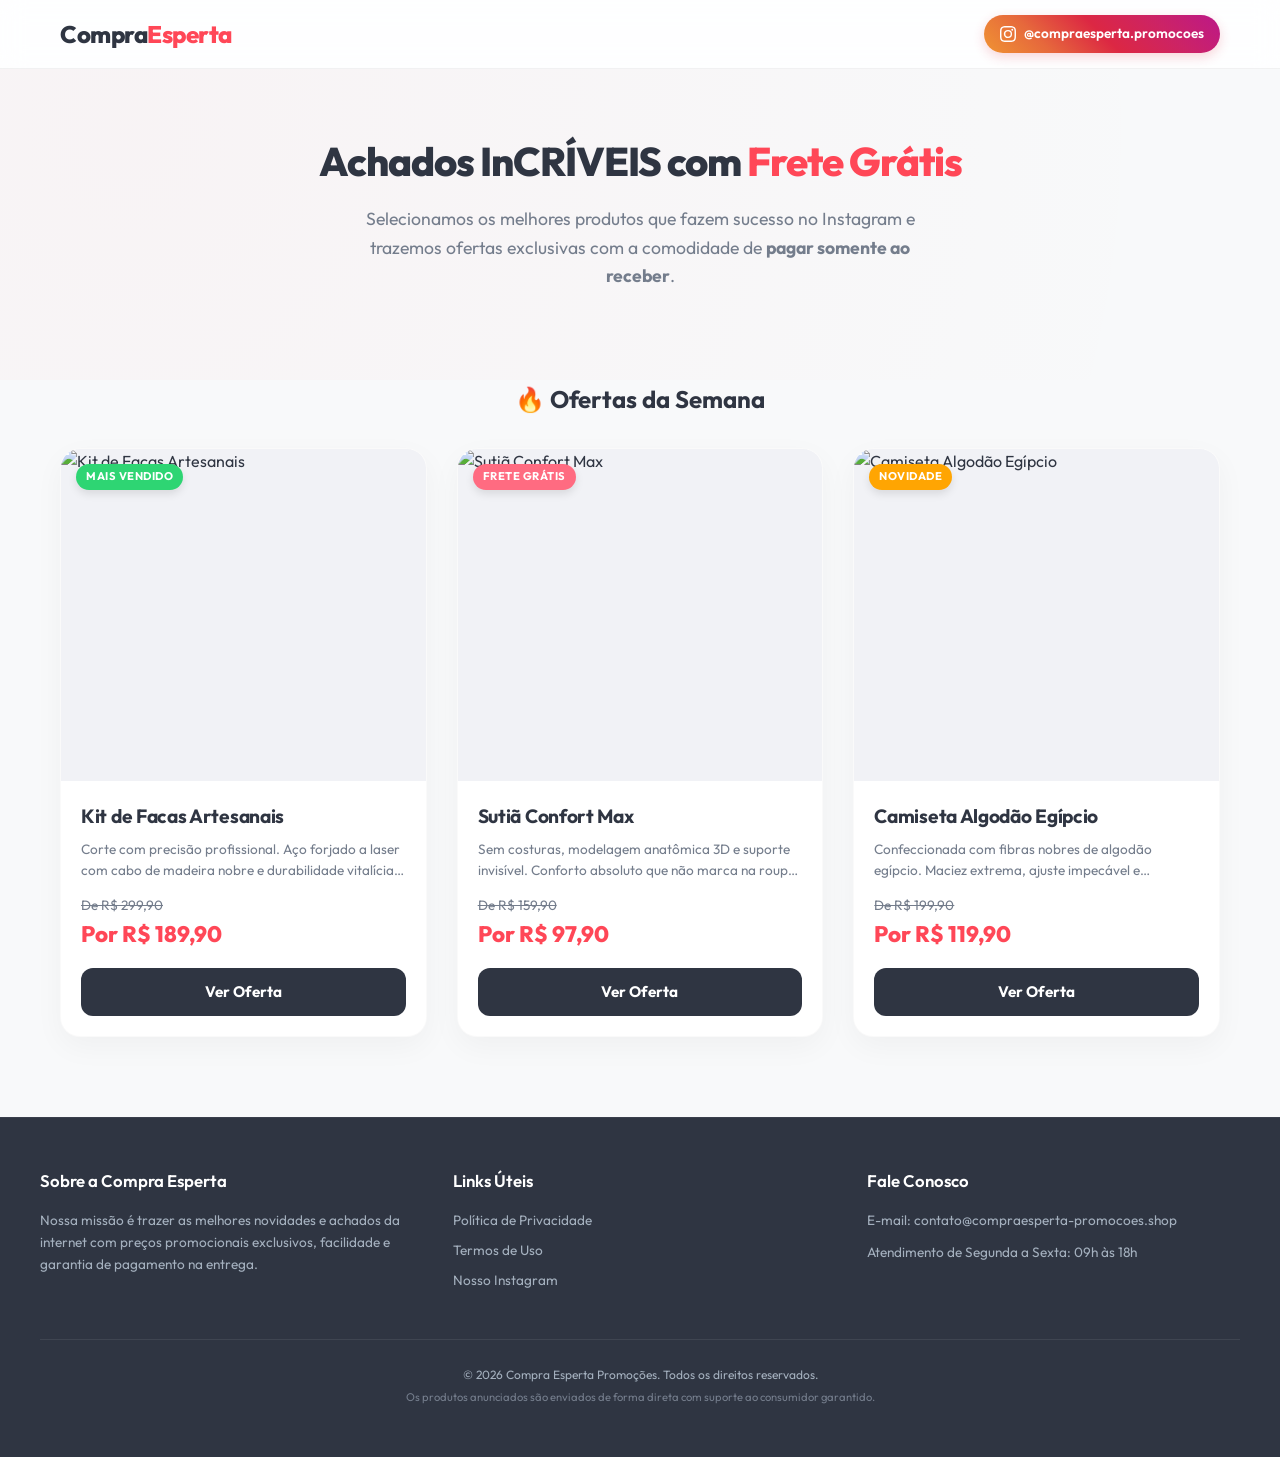
==== index.html @ 55973e6e "first commit" ====
<!DOCTYPE html>
<html lang="pt-BR">
<head>
    <meta charset="UTF-8">
    <meta name="viewport" content="width=device-width, initial-scale=1.0">
    <title>Compra Esperta Promoções - As melhores ofertas da internet</title>
    
    <!-- Meta tags SEO obrigatórias para Google Ads / Orgânico -->
    <meta name="description" content="Explore ofertas imperdíveis de utilidades, moda e tecnologia no Compra Esperta. Frete grátis e pagamento seguro diretamente na entrega!">

    <!-- CSS do Catálogo -->
    <link rel="stylesheet" href="./assets/css/main.css">
</head>
<body>

    <!-- 1. Cabeçalho Glassmorphism -->
    <header class="main-header">
        <div class="header-container">
            <a href="/" class="brand">Compra<span>Esperta</span></a>
            <a href="https://instagram.com/compraesperta.promocoes" target="_blank" rel="noopener noreferrer" class="instagram-link">
                <!-- Ícone simples de Instagram (SVG inline) -->
                <svg width="16" height="16" fill="currentColor" viewBox="0 0 16 16" style="vertical-align: middle;">
                    <path d="M8 0C5.829 0 5.556.01 4.703.048 3.85.088 3.269.222 2.76.42a3.917 3.917 0 0 0-1.417.923A3.927 3.927 0 0 0 .42 2.76C.222 3.268.087 3.85.048 4.7.01 5.555 0 5.827 0 8.001c0 2.172.01 2.444.048 3.297.04.852.174 1.433.372 1.942.205.526.478.972.923 1.417.444.445.89.719 1.416.923.51.198 1.09.333 1.942.372C5.555 15.99 5.827 16 8 16s2.444-.01 3.298-.048c.851-.04 1.434-.174 1.943-.372a3.916 3.916 0 0 0 1.416-.923c.445-.445.718-.891.923-1.417.197-.509.332-1.09.372-1.942C15.99 10.445 16 10.173 16 8s-.01-2.445-.048-3.299c-.04-.851-.175-1.433-.372-1.941a3.926 3.926 0 0 0-.923-1.417A3.911 3.911 0 0 0 13.24.42c-.51-.198-1.092-.333-1.943-.372C10.443.01 10.172 0 7.998 0h.003zm-.717 1.442h.718c2.136 0 2.389.007 3.232.046.78.035 1.204.166 1.486.275.373.145.64.319.92.599.28.28.453.546.598.92.11.281.24.705.275 1.485.039.843.047 1.096.047 3.231s-.008 2.389-.047 3.232c-.035.78-.166 1.203-.275 1.485a2.47 2.47 0 0 1-.599.919c-.28.28-.546.453-.92.598-.28.11-.704.24-1.485.276-.843.038-1.096.047-3.232.047s-2.39-.009-3.233-.047c-.78-.036-1.203-.166-1.485-.276a2.478 2.478 0 0 1-.92-.598 2.48 2.48 0 0 1-.6-.92c-.109-.281-.24-.705-.275-1.485-.038-.843-.046-1.096-.046-3.233 0-2.136.008-2.388.046-3.231.036-.78.166-1.204.276-1.486.145-.373.319-.64.599-.92.28-.28.546-.453.92-.598.282-.11.705-.24 1.485-.276.738-.034 1.024-.044 2.515-.045v.002zm4.988 1.328a.96.96 0 1 0 0 1.92.96.96 0 0 0 0-1.92zm-4.27 1.122a4.109 4.109 0 1 0 0 8.217 4.109 4.109 0 0 0 0-8.217zm0 1.441a2.667 2.667 0 1 1 0 5.334 2.667 2.667 0 0 1 0-5.334z"/>
                </svg>
                @compraesperta.promocoes
            </a>
        </div>
    </header>

    <!-- 2. Hero Section / Boas Vindas -->
    <section class="hero">
        <h1 class="hero-title">Achados InCRÍVEIS com <span>Frete Grátis</span></h1>
        <p class="hero-subtitle">
            Selecionamos os melhores produtos que fazem sucesso no Instagram e trazemos ofertas exclusivas com a comodidade de <strong>pagar somente ao receber</strong>.
        </p>
    </section>

    <!-- 3. Vitrine de Ofertas Ativas -->
    <main class="vitrine-section">
        <h2 style="font-size: 1.5rem; margin-bottom: 30px; text-align: center; color: var(--secondary-color);">🔥 Ofertas da Semana</h2>
        
        <div class="grid-products">
            <!-- Card 1: Facas Artesanais -->
            <article class="product-card">
                <span class="card-badge">Mais Vendido</span>
                <div class="card-image-wrapper">
                    <img src="https://images.unsplash.com/photo-1593113630400-ea4288922497?w=600&auto=format&fit=crop" alt="Kit de Facas Artesanais" class="card-image" loading="lazy">
                </div>
                <div class="card-body">
                    <h3 class="card-title">Kit de Facas Artesanais</h3>
                    <p class="card-desc">Corte com precisão profissional. Aço forjado a laser com cabo de madeira nobre e durabilidade vitalícia para seu churrasco.</p>
                    <div class="card-price-row">
                        <div class="card-price-old">De R$ 299,90</div>
                        <div class="card-price-new">Por R$ 189,90</div>
                    </div>
                    <a href="/facas" class="card-btn">Ver Oferta</a>
                </div>
            </article>

            <!-- Card 2: Sutiã Confort Max -->
            <article class="product-card">
                <span class="card-badge" style="background-color: #ff6b81;">Frete Grátis</span>
                <div class="card-image-wrapper">
                    <img src="https://images.unsplash.com/photo-1594633312681-425c7b97ccd1?w=600&auto=format&fit=crop" alt="Sutiã Confort Max" class="card-image" loading="lazy">
                </div>
                <div class="card-body">
                    <h3 class="card-title">Sutiã Confort Max</h3>
                    <p class="card-desc">Sem costuras, modelagem anatômica 3D e suporte invisível. Conforto absoluto que não marca na roupa no dia a dia.</p>
                    <div class="card-price-row">
                        <div class="card-price-old">De R$ 159,90</div>
                        <div class="card-price-new">Por R$ 97,90</div>
                    </div>
                    <a href="/sutia" class="card-btn">Ver Oferta</a>
                </div>
            </article>

            <!-- Card 3: Camiseta Algodão Egípcio -->
            <article class="product-card">
                <span class="card-badge" style="background-color: #ffa502;">Novidade</span>
                <div class="card-image-wrapper">
                    <img src="https://images.unsplash.com/photo-1521572267360-ee0c2909d518?w=600&auto=format&fit=crop" alt="Camiseta Algodão Egípcio" class="card-image" loading="lazy">
                </div>
                <div class="card-body">
                    <h3 class="card-title">Camiseta Algodão Egípcio</h3>
                    <p class="card-desc">Confeccionada com fibras nobres de algodão egípcio. Maciez extrema, ajuste impecável e durabilidade que não desbota.</p>
                    <div class="card-price-row">
                        <div class="card-price-old">De R$ 199,90</div>
                        <div class="card-price-new">Por R$ 119,90</div>
                    </div>
                    <a href="/camiseta" class="card-btn">Ver Oferta</a>
                </div>
            </article>
        </div>
    </main>

    <!-- 4. Rodapé -->
    <footer class="main-footer">
        <div class="footer-container">
            <div class="footer-col">
                <h4>Sobre a Compra Esperta</h4>
                <p>Nossa missão é trazer as melhores novidades e achados da internet com preços promocionais exclusivos, facilidade e garantia de pagamento na entrega.</p>
            </div>
            <div class="footer-col">
                <h4>Links Úteis</h4>
                <ul>
                    <li><a href="/politicas/privacidade">Política de Privacidade</a></li>
                    <li><a href="/politicas/termos">Termos de Uso</a></li>
                    <li><a href="https://instagram.com/compraesperta.promocoes" target="_blank" rel="noopener noreferrer">Nosso Instagram</a></li>
                </ul>
            </div>
            <div class="footer-col">
                <h4>Fale Conosco</h4>
                <p>E-mail: contato@compraesperta-promocoes.shop</p>
                <p>Atendimento de Segunda a Sexta: 09h às 18h</p>
            </div>
        </div>
        <div class="footer-bottom">
            <p>&copy; 2026 Compra Esperta Promoções. Todos os direitos reservados.</p>
            <p style="margin-top: 5px; font-size: 0.7rem; color: #747d8c;">
                Os produtos anunciados são enviados de forma direta com suporte ao consumidor garantido.
            </p>
        </div>
    </footer>

</body>
</html>
---- assets/css/main.css ----
/* CSS do Catálogo Principal - Compra Esperta Promoções */
@import url('https://fonts.googleapis.com/css2?family=Outfit:wght@300;400;500;600;700;800&display=swap');

:root {
    --primary-color: #ff4757;      /* Coral vibrante */
    --secondary-color: #2f3542;    /* Dark Charcoal */
    --accent-color: #2ed573;       /* Verde sucesso */
    --bg-main: #f8f9fa;            /* Fundo geral da página */
    --bg-white: #ffffff;
    --text-main: #2f3542;
    --text-muted: #747d8c;
    --border-radius: 20px;
    --font-family: 'Outfit', sans-serif;
    --transition-smooth: all 0.3s cubic-bezier(0.4, 0, 0.2, 1);
    --shadow-card: 0 10px 30px rgba(0, 0, 0, 0.04);
    --shadow-hover: 0 20px 40px rgba(0, 0, 0, 0.08);
}

* {
    box-sizing: border-box;
    margin: 0;
    padding: 0;
}

body {
    font-family: var(--font-family);
    background-color: var(--bg-main);
    color: var(--text-main);
    line-height: 1.6;
    overflow-x: hidden;
    -webkit-font-smoothing: antialiased;
}

/* 1. Header (Glassmorphic) */
.main-header {
    position: sticky;
    top: 0;
    background: rgba(255, 255, 255, 0.85);
    backdrop-filter: blur(12px);
    -webkit-backdrop-filter: blur(12px);
    border-bottom: 1px solid rgba(0, 0, 0, 0.05);
    z-index: 1000;
    transition: var(--transition-smooth);
}

.header-container {
    max-width: 1200px;
    margin: 0 auto;
    padding: 15px 20px;
    display: flex;
    justify-content: space-between;
    align-items: center;
}

.brand {
    text-decoration: none;
    font-size: 1.5rem;
    font-weight: 800;
    color: var(--secondary-color);
    letter-spacing: -0.5px;
}

.brand span {
    color: var(--primary-color);
}

.instagram-link {
    display: inline-flex;
    align-items: center;
    gap: 8px;
    background: linear-gradient(45deg, #f09433 0%, #e6683c 25%, #dc2743 50%, #cc2366 75%, #bc1888 100%);
    color: var(--bg-white);
    text-decoration: none;
    padding: 8px 16px;
    border-radius: 50px;
    font-size: 0.85rem;
    font-weight: 600;
    box-shadow: 0 4px 12px rgba(220, 39, 67, 0.2);
    transition: var(--transition-smooth);
}

.instagram-link:hover {
    transform: translateY(-2px);
    box-shadow: 0 6px 16px rgba(220, 39, 67, 0.35);
}

/* 2. Hero Section */
.hero {
    background: radial-gradient(circle at 10% 20%, rgba(255, 71, 87, 0.03) 0%, rgba(255, 255, 255, 0) 90%);
    text-align: center;
    padding: 60px 20px;
}

.hero-title {
    font-size: 2.5rem;
    font-weight: 800;
    letter-spacing: -1px;
    color: var(--secondary-color);
    margin-bottom: 12px;
}

.hero-title span {
    color: var(--primary-color);
}

.hero-subtitle {
    font-size: 1.1rem;
    color: var(--text-muted);
    max-width: 600px;
    margin: 0 auto 30px auto;
}

/* 3. Vitrine / Grid de Produtos */
.vitrine-section {
    max-width: 1200px;
    margin: 0 auto 80px auto;
    padding: 0 20px;
}

.grid-products {
    display: grid;
    grid-template-columns: repeat(auto-fill, minmax(280px, 1fr));
    gap: 30px;
}

/* Card de Produto */
.product-card {
    background-color: var(--bg-white);
    border-radius: var(--border-radius);
    overflow: hidden;
    box-shadow: var(--shadow-card);
    transition: var(--transition-smooth);
    border: 1px solid rgba(0, 0, 0, 0.02);
    display: flex;
    flex-direction: column;
    position: relative;
}

.product-card:hover {
    transform: translateY(-8px);
    box-shadow: var(--shadow-hover);
}

.card-badge {
    position: absolute;
    top: 15px;
    left: 15px;
    background-color: var(--accent-color);
    color: var(--bg-white);
    font-size: 0.7rem;
    font-weight: 700;
    padding: 4px 10px;
    border-radius: 50px;
    z-index: 10;
    text-transform: uppercase;
    letter-spacing: 0.5px;
    box-shadow: 0 4px 8px rgba(0, 0, 0, 0.1);
}

.card-image-wrapper {
    width: 100%;
    aspect-ratio: 1.1 / 1;
    overflow: hidden;
    background-color: #f1f2f6;
}

.card-image {
    width: 100%;
    height: 100%;
    object-fit: cover;
    transition: var(--transition-smooth);
}

.product-card:hover .card-image {
    transform: scale(1.05);
}

.card-body {
    padding: 20px;
    display: flex;
    flex-direction: column;
    flex-grow: 1;
}

.card-title {
    font-size: 1.2rem;
    font-weight: 700;
    color: var(--secondary-color);
    margin-bottom: 8px;
    letter-spacing: -0.3px;
}

.card-desc {
    font-size: 0.85rem;
    color: var(--text-muted);
    margin-bottom: 15px;
    display: -webkit-box;
    -webkit-line-clamp: 2;
    -webkit-box-orient: vertical;
    overflow: hidden;
    line-height: 1.5;
}

.card-price-row {
    margin-top: auto;
    margin-bottom: 15px;
}

.card-price-old {
    font-size: 0.85rem;
    text-decoration: line-through;
    color: var(--text-muted);
}

.card-price-new {
    font-size: 1.4rem;
    font-weight: 800;
    color: var(--primary-color);
}

.card-btn {
    display: inline-flex;
    align-items: center;
    justify-content: center;
    background-color: var(--secondary-color);
    color: var(--bg-white);
    text-decoration: none;
    font-size: 0.95rem;
    font-weight: 700;
    padding: 12px 20px;
    border-radius: 12px;
    transition: var(--transition-smooth);
    border: none;
    cursor: pointer;
}

.product-card:hover .card-btn {
    background-color: var(--primary-color);
}

/* 4. Footer */
.main-footer {
    background-color: var(--secondary-color);
    color: #a4b0be;
    padding: 50px 20px;
    font-size: 0.85rem;
    border-top: 1px solid rgba(255, 255, 255, 0.05);
}

.footer-container {
    max-width: 1200px;
    margin: 0 auto;
    display: grid;
    grid-template-columns: repeat(auto-fit, minmax(250px, 1fr));
    gap: 40px;
    margin-bottom: 40px;
}

.footer-col h4 {
    color: var(--bg-white);
    font-size: 1.05rem;
    margin-bottom: 15px;
    font-weight: 600;
}

.footer-col p {
    line-height: 1.6;
    margin-bottom: 10px;
}

.footer-col ul {
    list-style: none;
}

.footer-col ul li {
    margin-bottom: 8px;
}

.footer-col ul li a {
    color: #a4b0be;
    text-decoration: none;
    transition: var(--transition-smooth);
}

.footer-col ul li a:hover {
    color: var(--primary-color);
}

.footer-bottom {
    max-width: 1200px;
    margin: 0 auto;
    padding-top: 25px;
    border-top: 1px solid rgba(255, 255, 255, 0.08);
    text-align: center;
    font-size: 0.75rem;
}

/* Responsividade */
@media (max-width: 768px) {
    .hero-title {
        font-size: 2rem;
    }
    .grid-products {
        grid-template-columns: repeat(auto-fill, minmax(240px, 1fr));
        gap: 20px;
    }
}
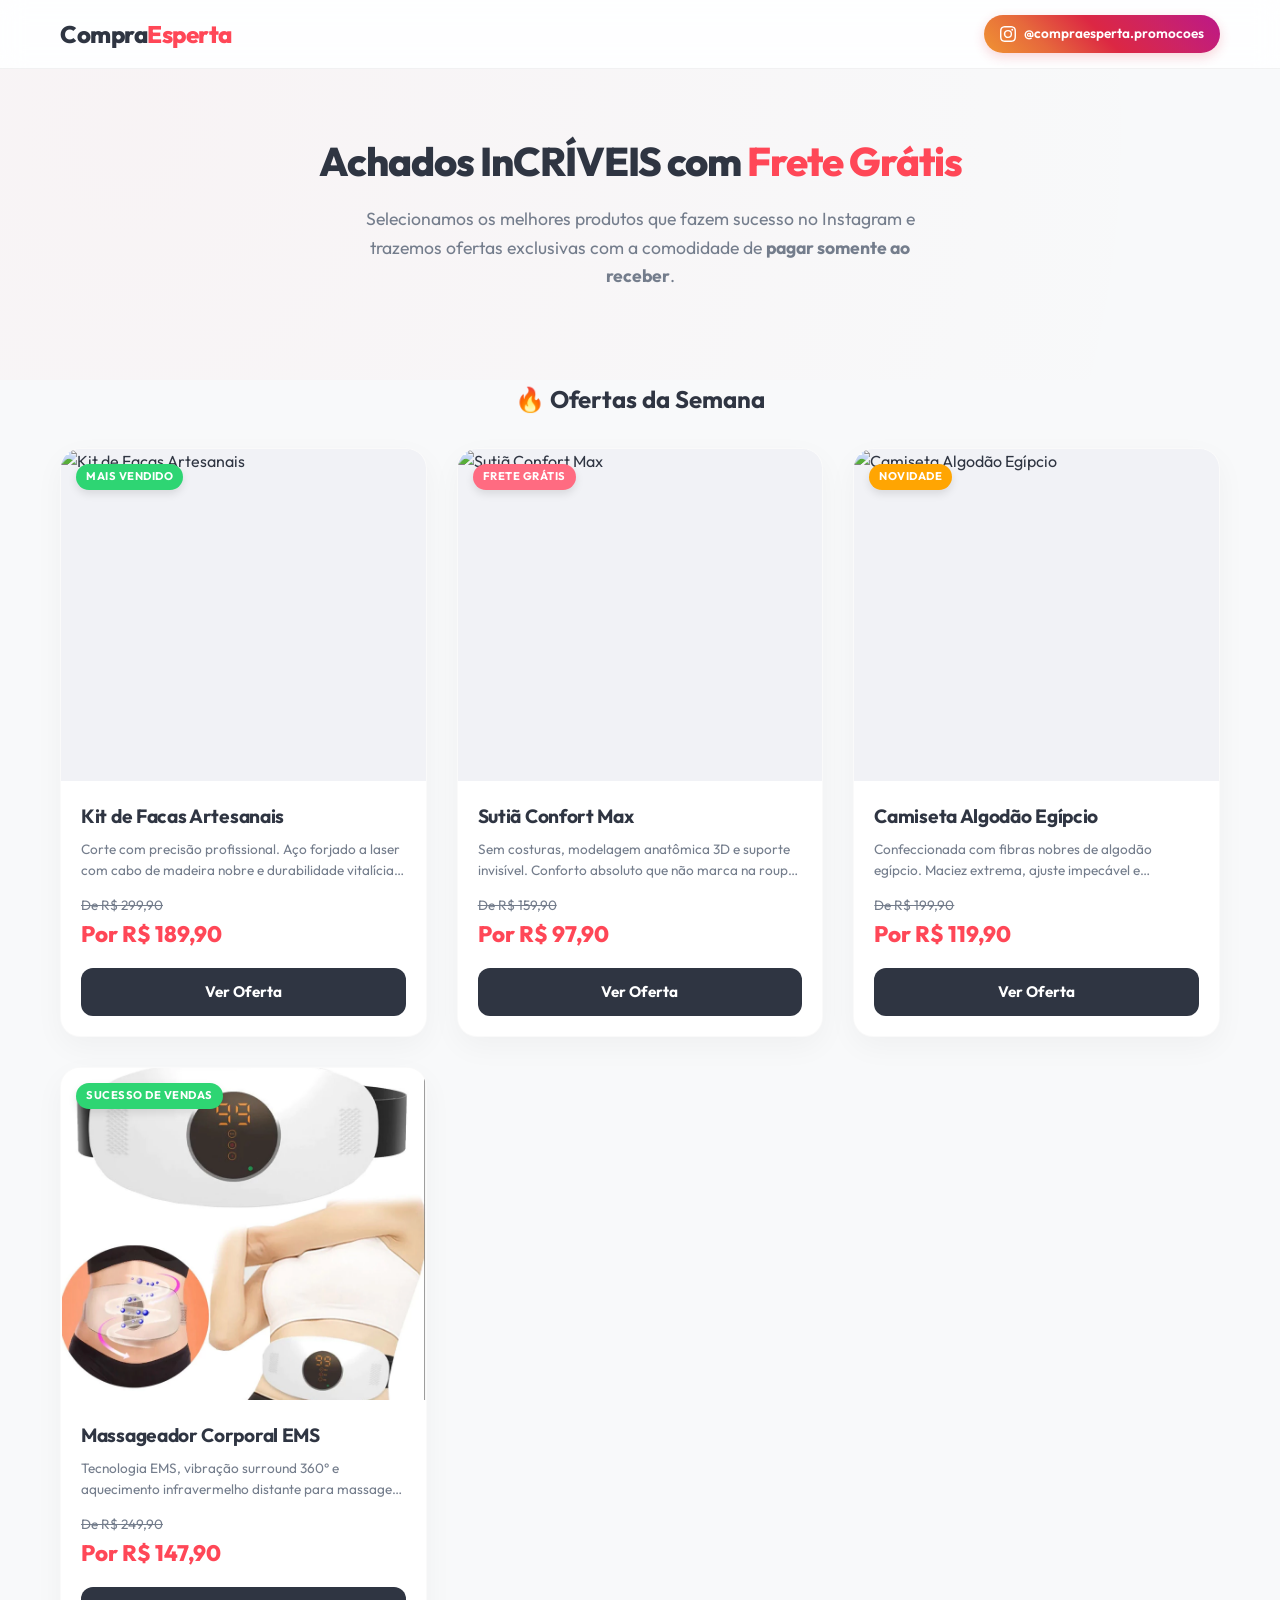
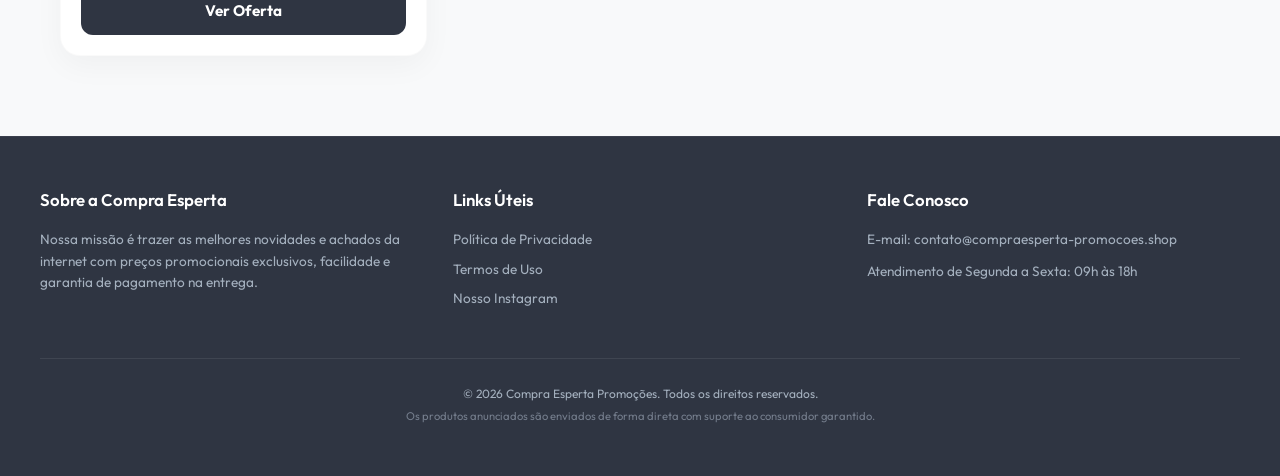
==== commit 78b38577: "cinta magnetica" ====
--- a/index.html
+++ b/index.html
@@ -90,6 +90,23 @@
                     <a href="/camiseta" class="card-btn">Ver Oferta</a>
                 </div>
             </article>
+
+            <!-- Card 4: Massageador Corporal EMS -->
+            <article class="product-card">
+                <span class="card-badge" style="background-color: #2ed573;">Sucesso de Vendas</span>
+                <div class="card-image-wrapper">
+                    <img src="./cintamagnetica/images/1.jpg" alt="Massageador Corporal EMS" class="card-image" loading="lazy">
+                </div>
+                <div class="card-body">
+                    <h3 class="card-title">Massageador Corporal EMS</h3>
+                    <p class="card-desc">Tecnologia EMS, vibração surround 360° e aquecimento infravermelho distante para massagem relaxante e estímulo local.</p>
+                    <div class="card-price-row">
+                        <div class="card-price-old">De R$ 249,90</div>
+                        <div class="card-price-new">Por R$ 147,90</div>
+                    </div>
+                    <a href="/cintamagnetica" class="card-btn">Ver Oferta</a>
+                </div>
+            </article>
         </div>
     </main>
 
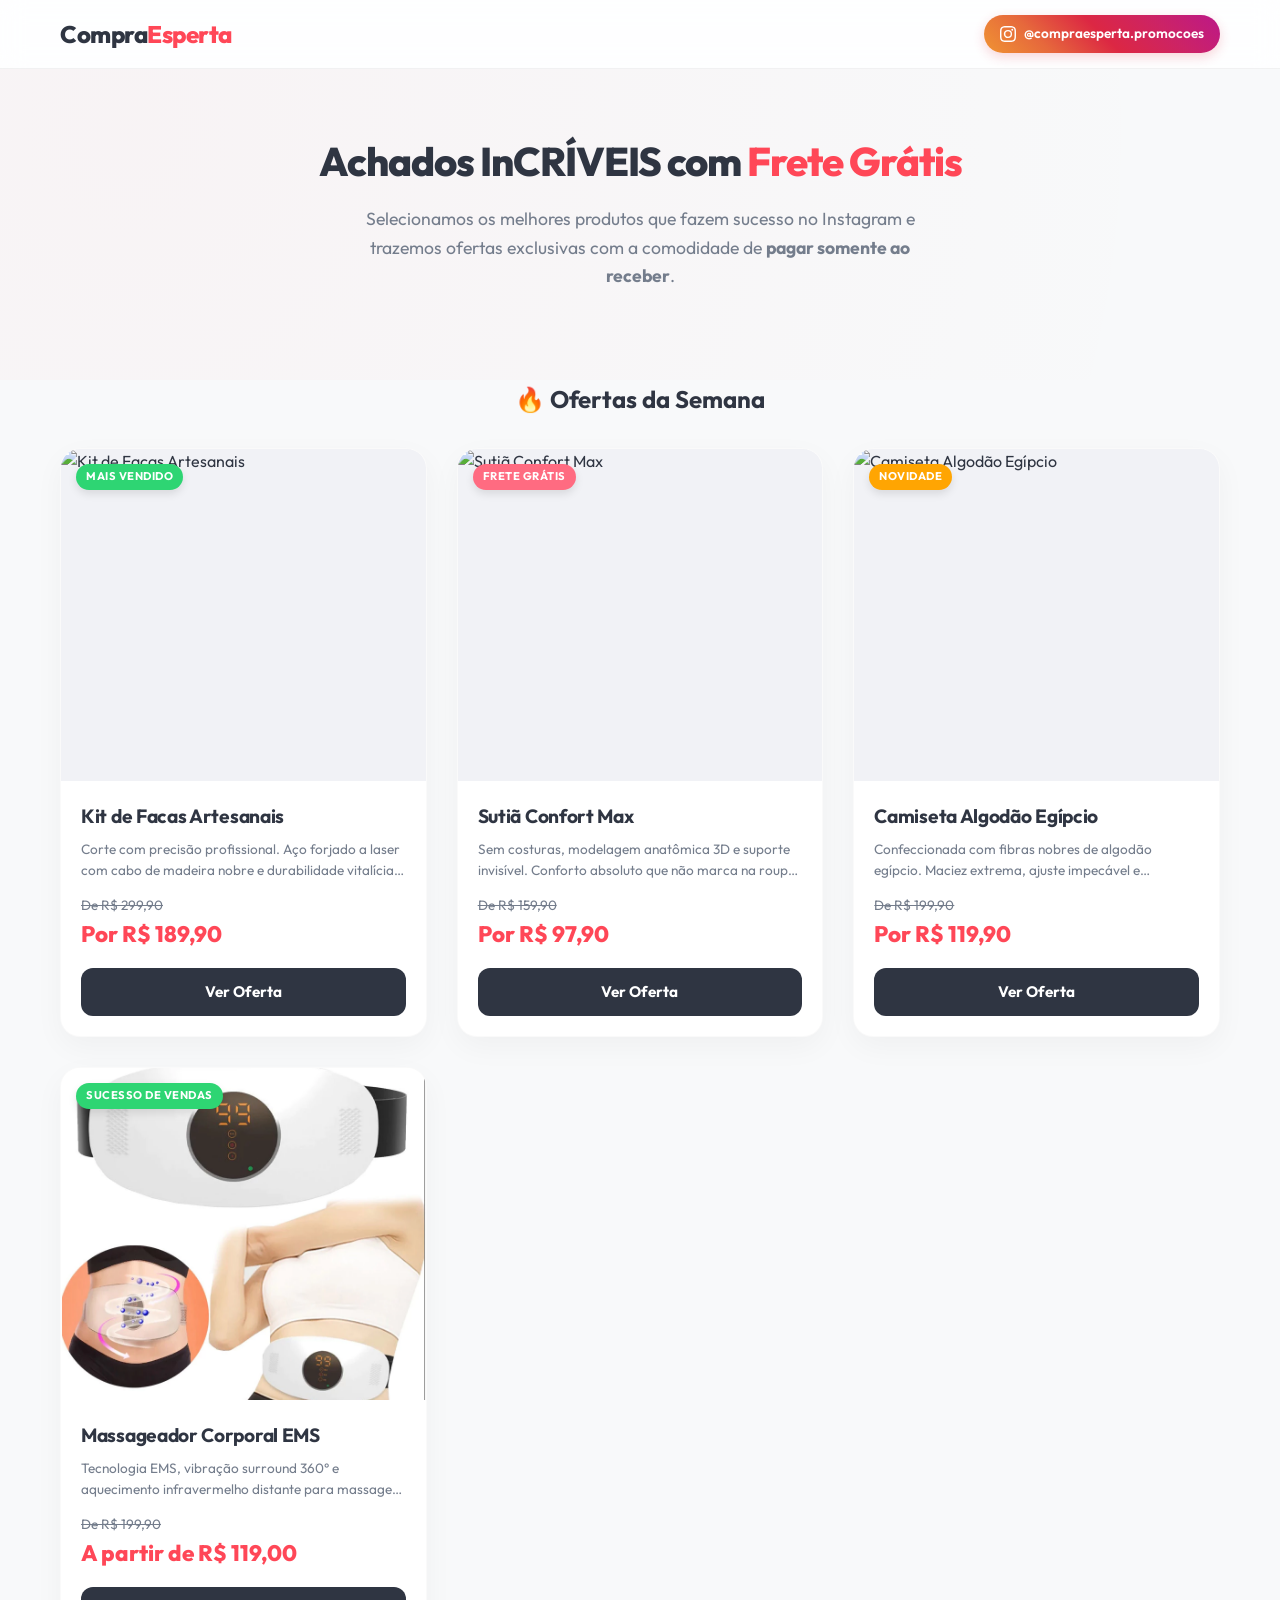
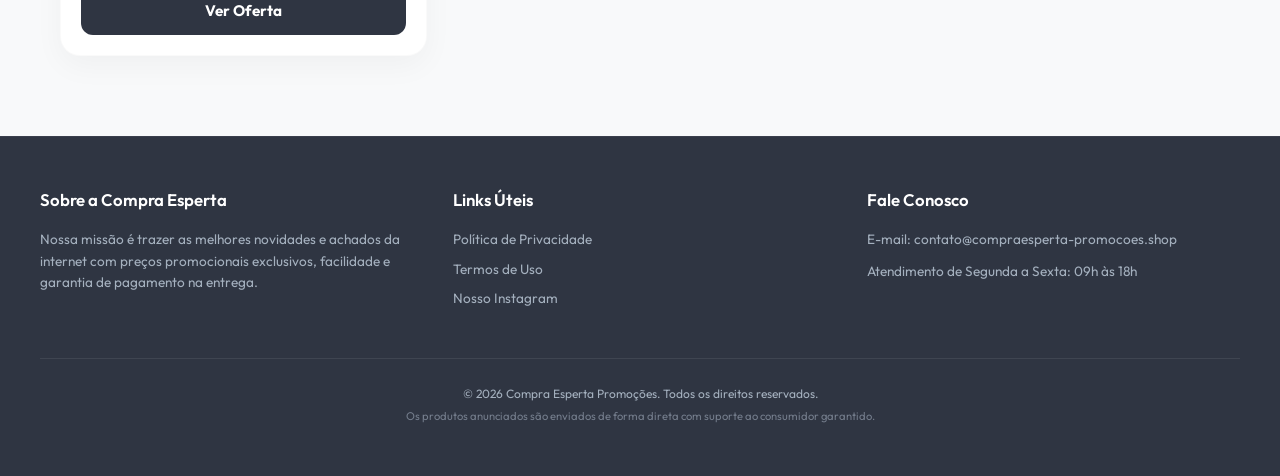
==== commit 9e9ad8c0: "correççao preços" ====
--- a/index.html
+++ b/index.html
@@ -101,8 +101,8 @@
                     <h3 class="card-title">Massageador Corporal EMS</h3>
                     <p class="card-desc">Tecnologia EMS, vibração surround 360° e aquecimento infravermelho distante para massagem relaxante e estímulo local.</p>
                     <div class="card-price-row">
-                        <div class="card-price-old">De R$ 249,90</div>
-                        <div class="card-price-new">Por R$ 147,90</div>
+                        <div class="card-price-old">De R$ 199,90</div>
+                        <div class="card-price-new">A partir de R$ 119,00</div>
                     </div>
                     <a href="/cintamagnetica" class="card-btn">Ver Oferta</a>
                 </div>
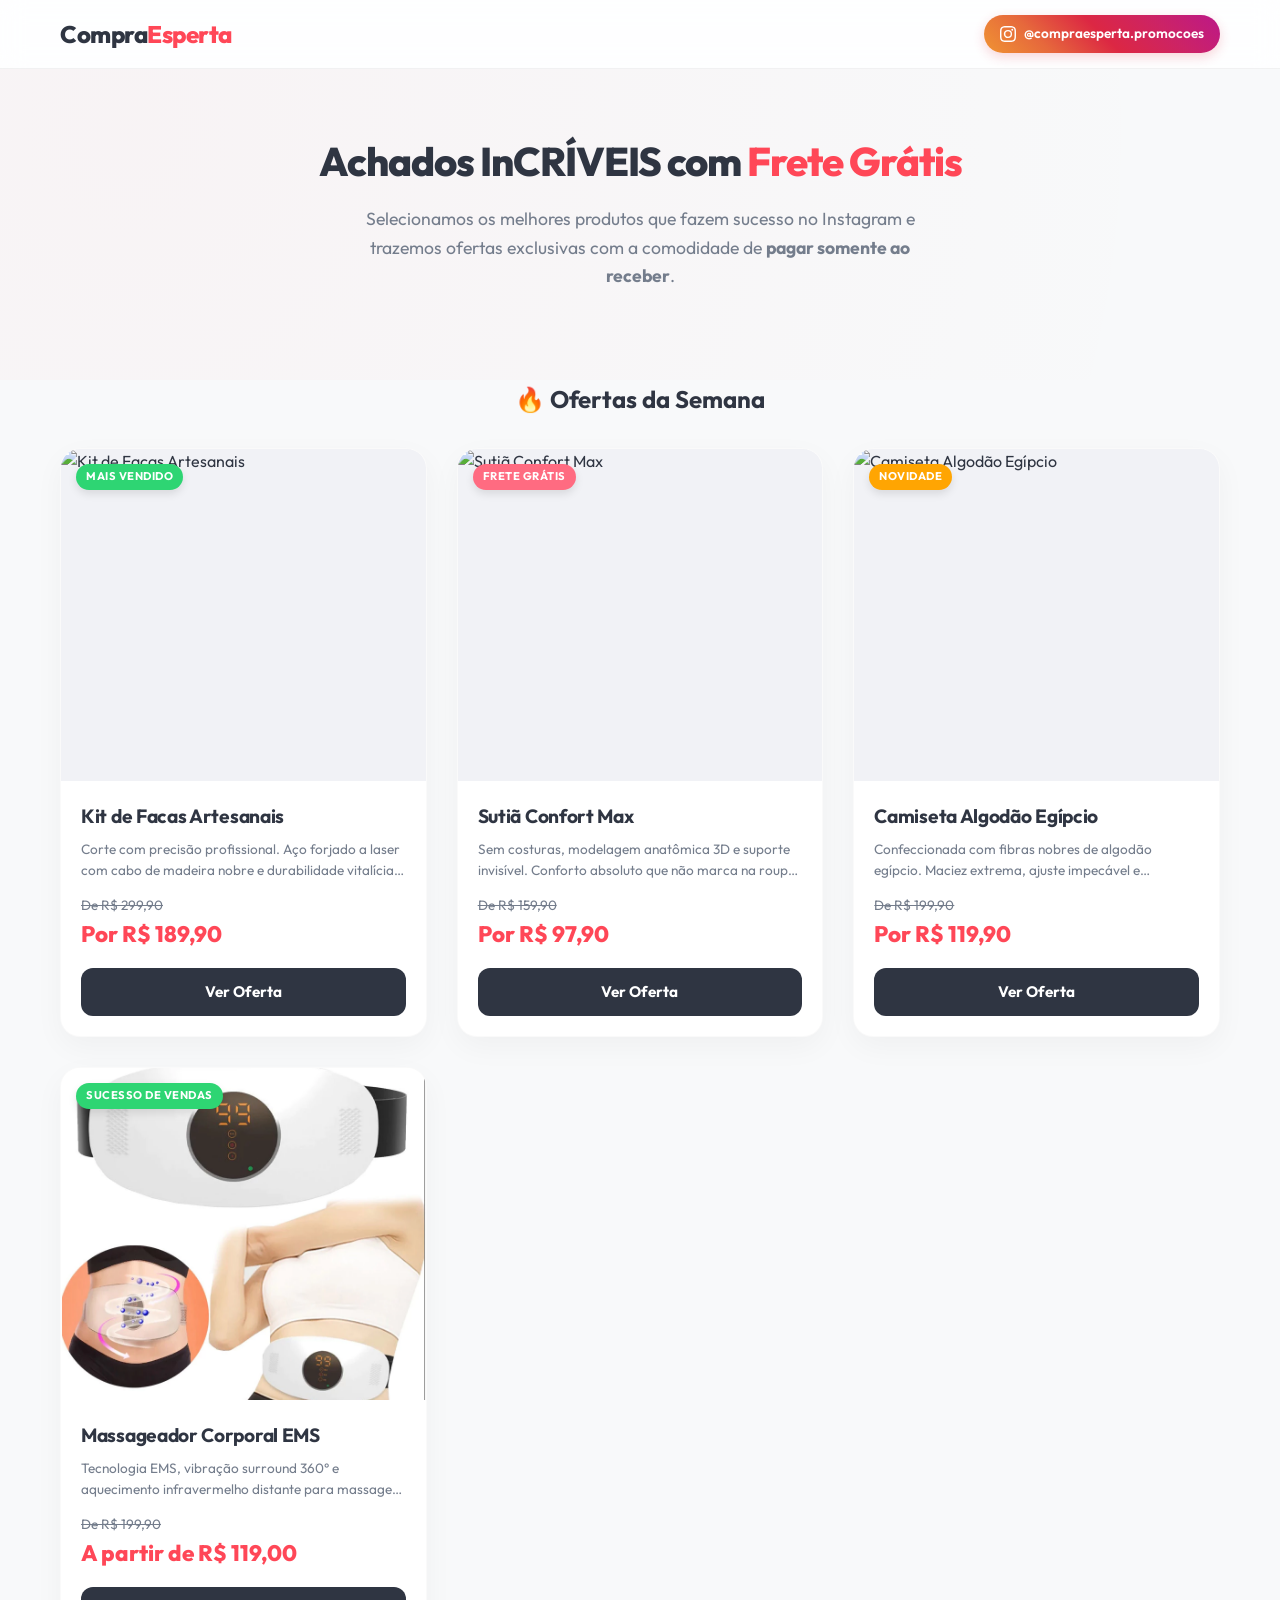
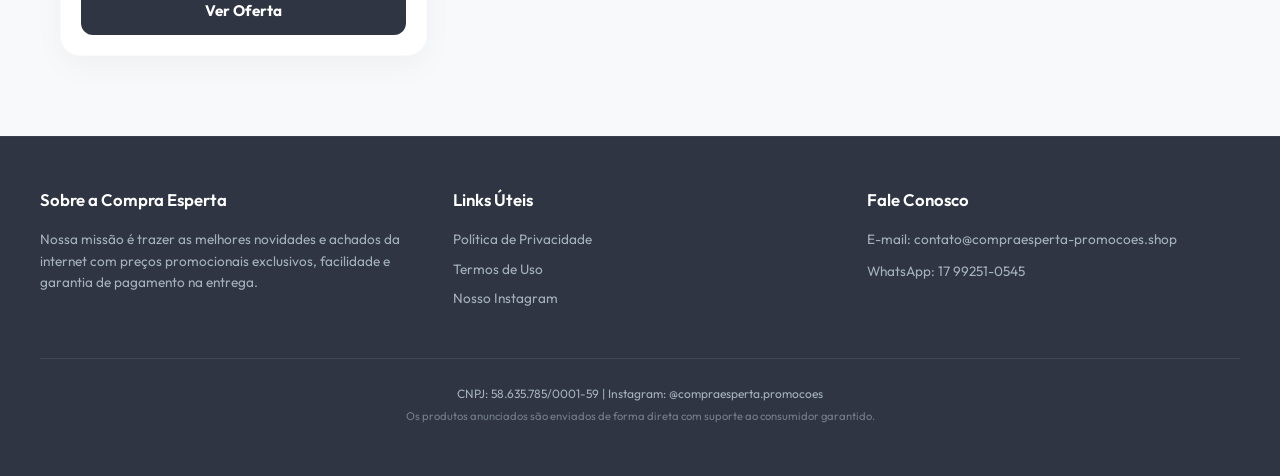
==== commit 15c75e68: "correções" ====
--- a/index.html
+++ b/index.html
@@ -128,11 +128,11 @@
             <div class="footer-col">
                 <h4>Fale Conosco</h4>
                 <p>E-mail: contato@compraesperta-promocoes.shop</p>
-                <p>Atendimento de Segunda a Sexta: 09h às 18h</p>
+                <p>WhatsApp: 17 99251-0545</p>
             </div>
         </div>
         <div class="footer-bottom">
-            <p>&copy; 2026 Compra Esperta Promoções. Todos os direitos reservados.</p>
+            <p>CNPJ: 58.635.785/0001-59 | Instagram: @compraesperta.promocoes</p>
             <p style="margin-top: 5px; font-size: 0.7rem; color: #747d8c;">
                 Os produtos anunciados são enviados de forma direta com suporte ao consumidor garantido.
             </p>
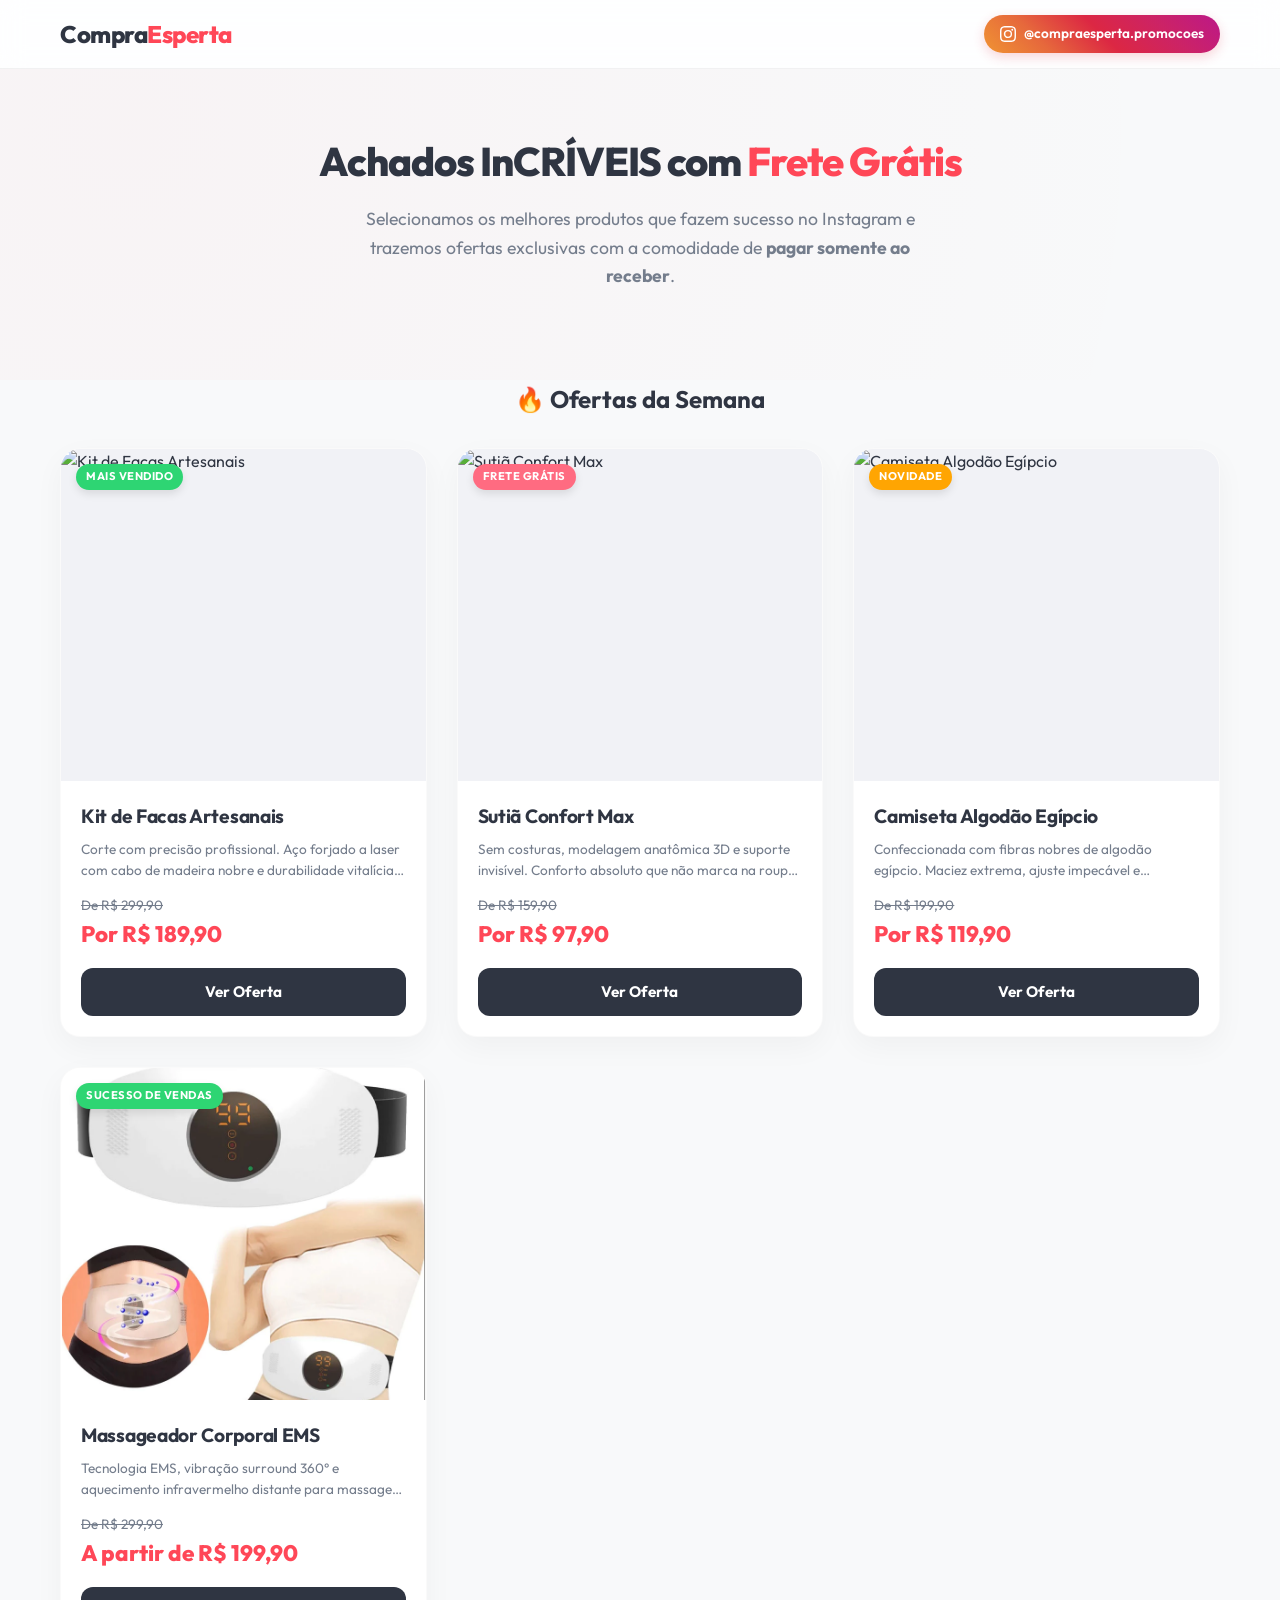
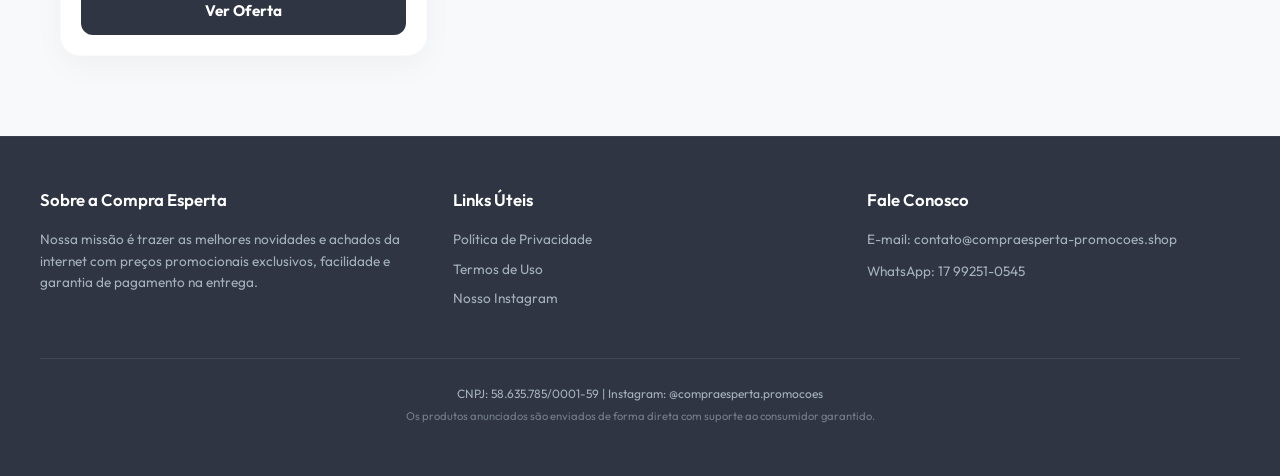
==== commit a163b2ae: "199" ====
--- a/index.html
+++ b/index.html
@@ -101,8 +101,8 @@
                     <h3 class="card-title">Massageador Corporal EMS</h3>
                     <p class="card-desc">Tecnologia EMS, vibração surround 360° e aquecimento infravermelho distante para massagem relaxante e estímulo local.</p>
                     <div class="card-price-row">
-                        <div class="card-price-old">De R$ 199,90</div>
-                        <div class="card-price-new">A partir de R$ 119,00</div>
+                        <div class="card-price-old">De R$ 299,90</div>
+                        <div class="card-price-new">A partir de R$ 199,90</div>
                     </div>
                     <a href="/cintamagnetica" class="card-btn">Ver Oferta</a>
                 </div>
